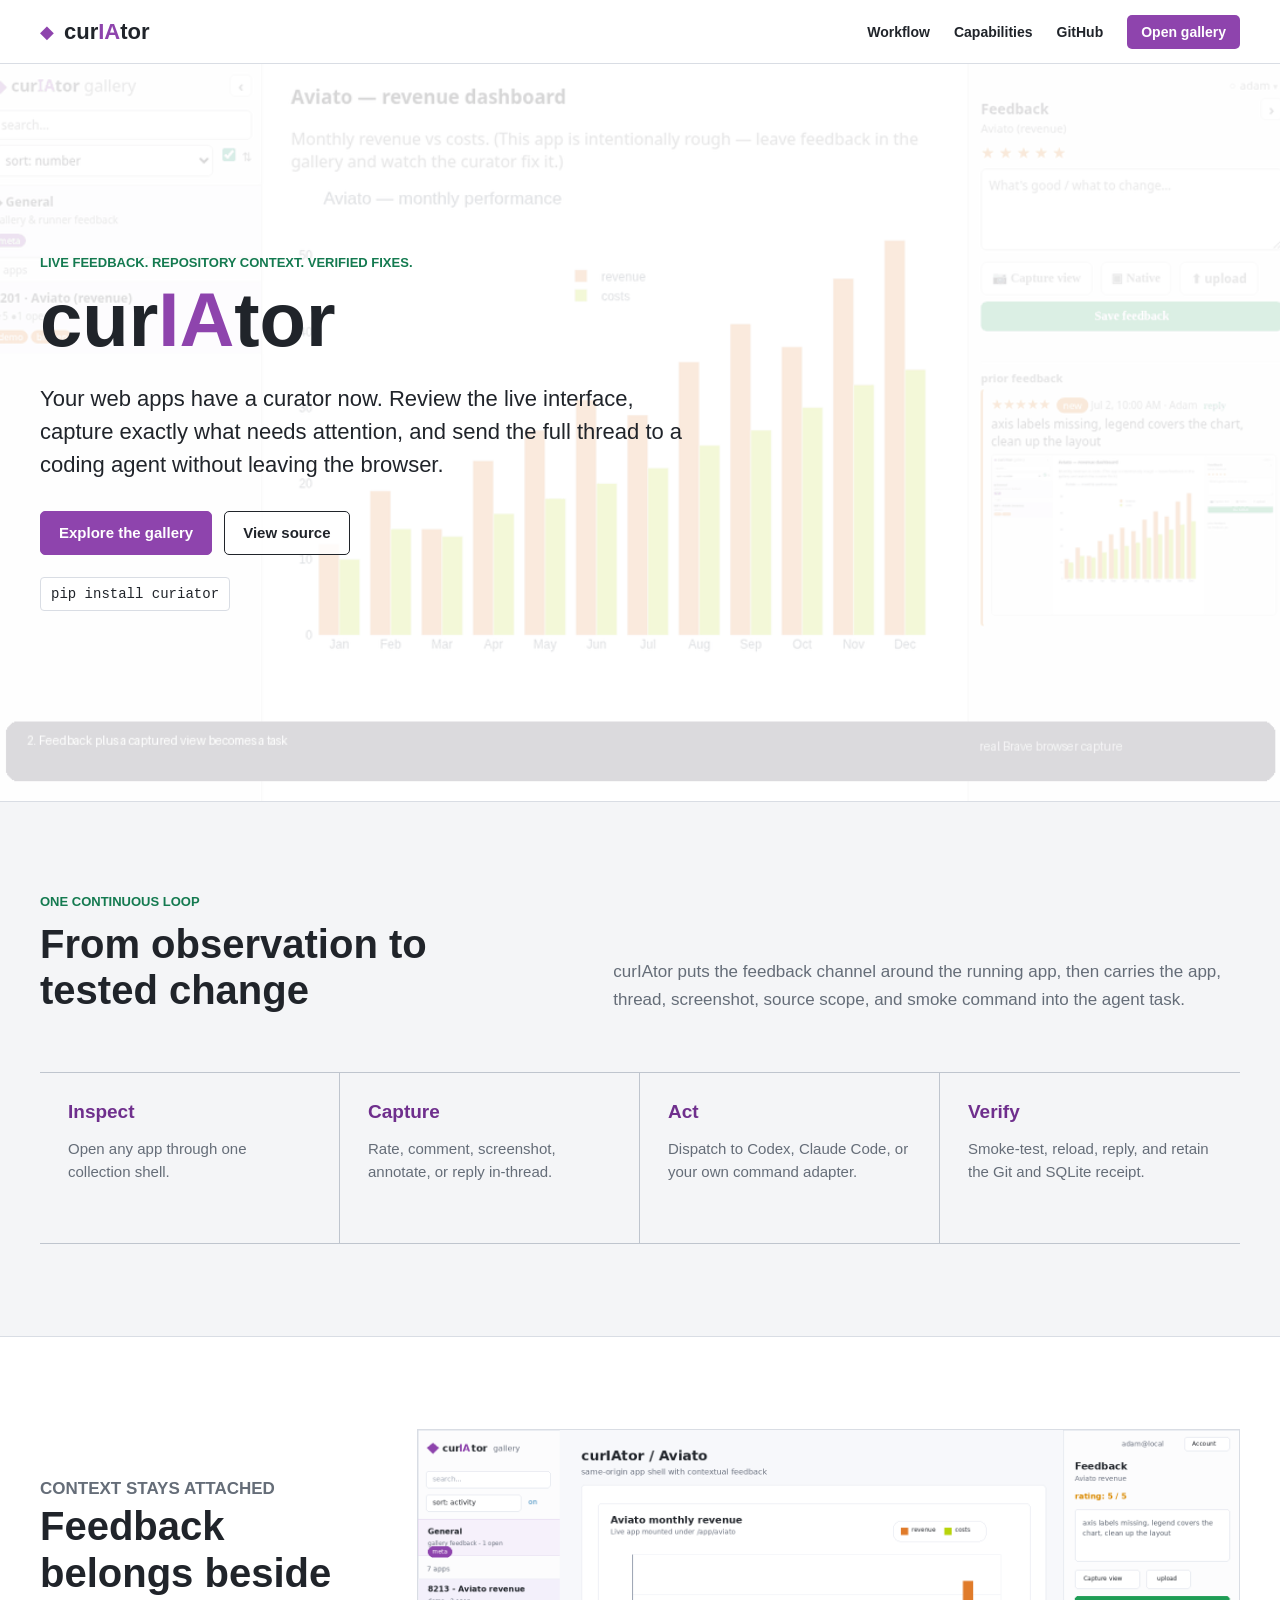
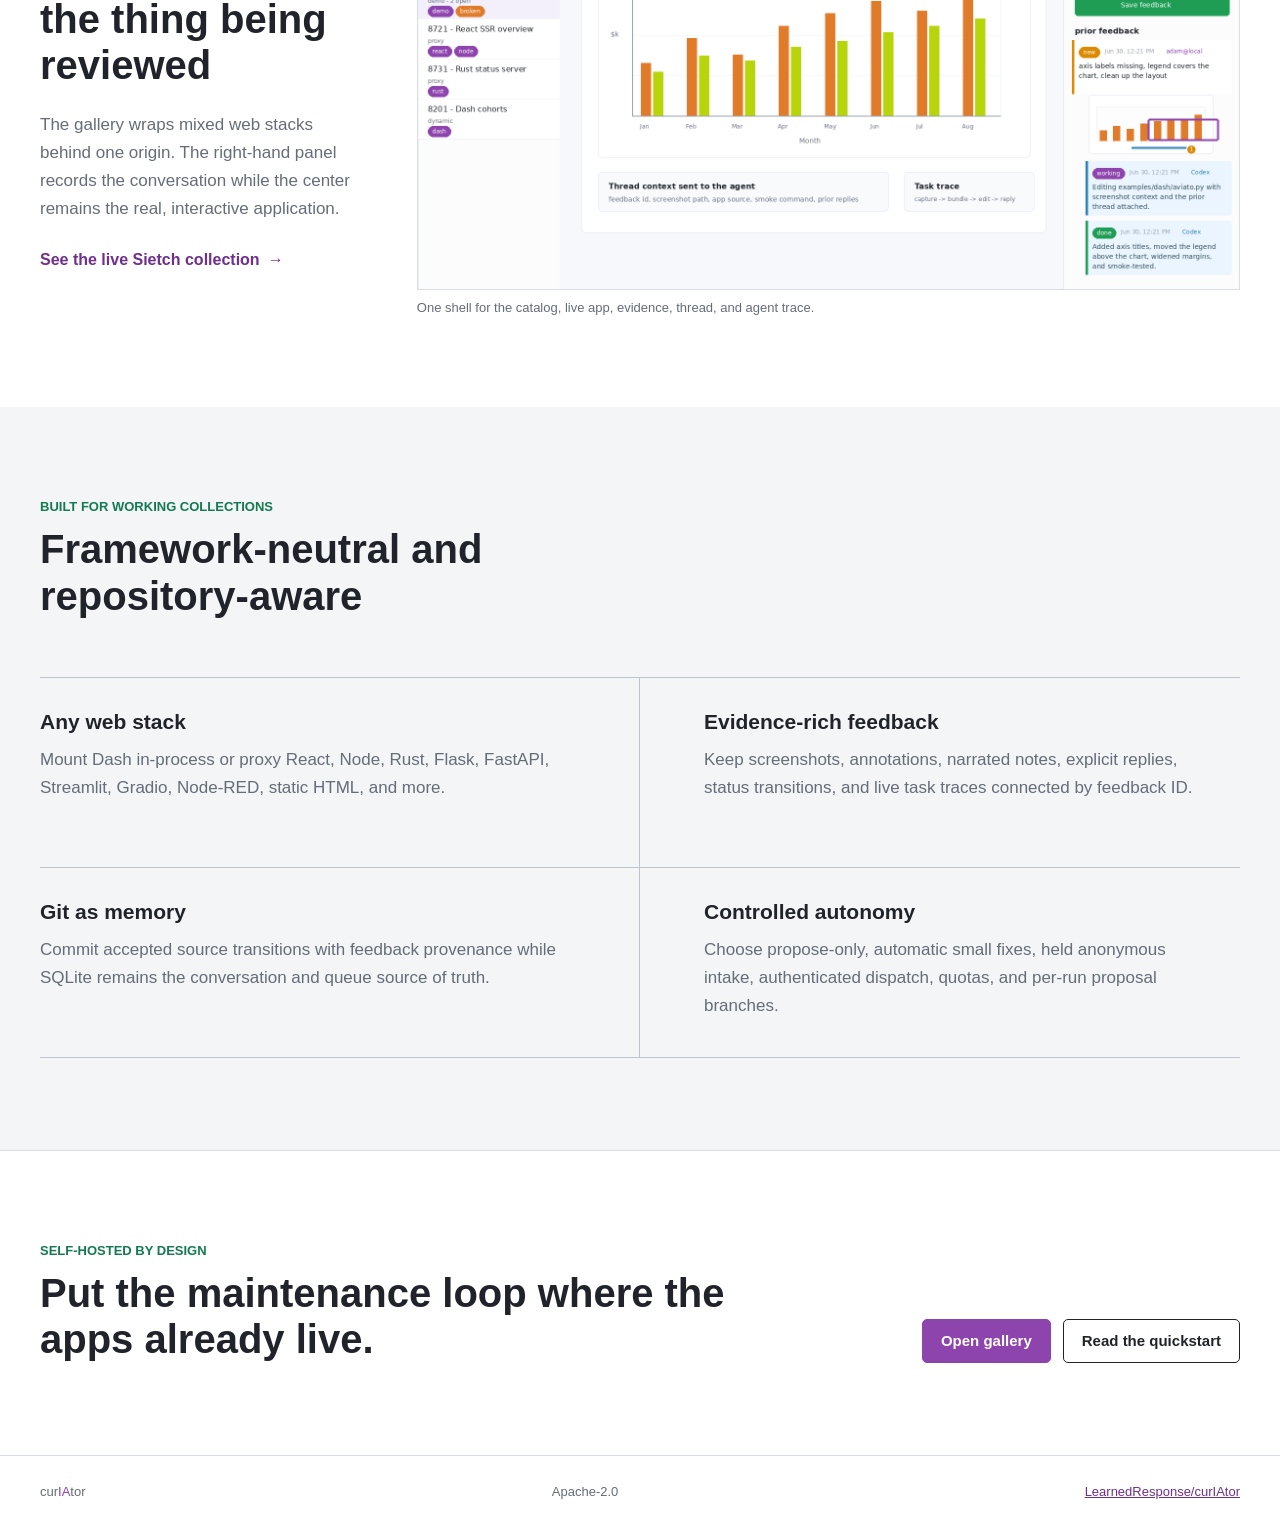
==== index.html @ 1d27d766 "feat: launch curiator.net public site Signed-off-by: Adam Guetz <adamguetz@gmail.com>" ====
<!doctype html>
<html lang="en">
<head>
  <meta charset="utf-8">
  <meta name="viewport" content="width=device-width, initial-scale=1">
  <meta name="description" content="curIAtor connects live web-app feedback to the coding agent that can fix it.">
  <meta name="theme-color" content="#ffffff">
  <title>curIAtor | Your web apps have a curator</title>
  <link rel="icon" href="/site-assets/logo.svg" type="image/svg+xml">
  <link rel="stylesheet" href="/site-assets/styles.css">
</head>
<body>
  <header class="site-header">
    <a class="brand" href="/" aria-label="curIAtor home">
      <span class="brand-mark" aria-hidden="true">◆</span>
      <span>cur<span>IA</span>tor</span>
    </a>
    <nav aria-label="Primary navigation">
      <a href="#workflow">Workflow</a>
      <a href="#capabilities">Capabilities</a>
      <a href="https://github.com/LearnedResponse/curIAtor">GitHub</a>
      <a class="nav-gallery" href="/gallery/">Open gallery</a>
    </nav>
  </header>

  <main>
    <section class="hero" aria-labelledby="hero-title">
      <div class="hero-media" role="img" aria-label="curIAtor gallery showing an app, contextual feedback, and an agent reply"></div>
      <div class="hero-shade" aria-hidden="true"></div>
      <div class="hero-content">
        <p class="eyebrow">Live feedback. Repository context. Verified fixes.</p>
        <h1 id="hero-title">cur<span>IA</span>tor</h1>
        <p class="hero-copy">Your web apps have a curator now. Review the live interface, capture exactly what needs attention, and send the full thread to a coding agent without leaving the browser.</p>
        <div class="hero-actions">
          <a class="button primary" href="/gallery/">Explore the gallery</a>
          <a class="button secondary" href="https://github.com/LearnedResponse/curIAtor">View source</a>
        </div>
        <p class="install"><code>pip install curiator</code></p>
      </div>
    </section>

    <section class="intro band" id="workflow" aria-labelledby="workflow-title">
      <div class="section-inner">
        <div class="section-heading">
          <p class="eyebrow">One continuous loop</p>
          <h2 id="workflow-title">From observation to tested change</h2>
          <p>curIAtor puts the feedback channel around the running app, then carries the app, thread, screenshot, source scope, and smoke command into the agent task.</p>
        </div>
        <ol class="workflow">
          <li><strong>Inspect</strong><span>Open any app through one collection shell.</span></li>
          <li><strong>Capture</strong><span>Rate, comment, screenshot, annotate, or reply in-thread.</span></li>
          <li><strong>Act</strong><span>Dispatch to Codex, Claude Code, or your own command adapter.</span></li>
          <li><strong>Verify</strong><span>Smoke-test, reload, reply, and retain the Git and SQLite receipt.</span></li>
        </ol>
      </div>
    </section>

    <section class="product-proof" aria-labelledby="proof-title">
      <div class="section-inner proof-layout">
        <div class="proof-copy">
          <p class="eyebrow">Context stays attached</p>
          <h2 id="proof-title">Feedback belongs beside the thing being reviewed</h2>
          <p>The gallery wraps mixed web stacks behind one origin. The right-hand panel records the conversation while the center remains the real, interactive application.</p>
          <a class="text-link" href="/gallery/">See the live Sietch collection <span aria-hidden="true">→</span></a>
        </div>
        <figure>
          <img src="/site-assets/shell-feedback-panel.png" alt="curIAtor shell with an app catalog, live chart, feedback composer, annotated screenshot, and agent replies" width="1680" height="940">
          <figcaption>One shell for the catalog, live app, evidence, thread, and agent trace.</figcaption>
        </figure>
      </div>
    </section>

    <section class="capabilities band" id="capabilities" aria-labelledby="capabilities-title">
      <div class="section-inner">
        <div class="section-heading compact">
          <p class="eyebrow">Built for working collections</p>
          <h2 id="capabilities-title">Framework-neutral and repository-aware</h2>
        </div>
        <div class="capability-grid">
          <article>
            <h3>Any web stack</h3>
            <p>Mount Dash in-process or proxy React, Node, Rust, Flask, FastAPI, Streamlit, Gradio, Node-RED, static HTML, and more.</p>
          </article>
          <article>
            <h3>Evidence-rich feedback</h3>
            <p>Keep screenshots, annotations, narrated notes, explicit replies, status transitions, and live task traces connected by feedback ID.</p>
          </article>
          <article>
            <h3>Git as memory</h3>
            <p>Commit accepted source transitions with feedback provenance while SQLite remains the conversation and queue source of truth.</p>
          </article>
          <article>
            <h3>Controlled autonomy</h3>
            <p>Choose propose-only, automatic small fixes, held anonymous intake, authenticated dispatch, quotas, and per-run proposal branches.</p>
          </article>
        </div>
      </div>
    </section>

    <section class="closing" aria-labelledby="closing-title">
      <div class="section-inner closing-inner">
        <div>
          <p class="eyebrow">Self-hosted by design</p>
          <h2 id="closing-title">Put the maintenance loop where the apps already live.</h2>
        </div>
        <div class="closing-actions">
          <a class="button primary" href="/gallery/">Open gallery</a>
          <a class="button secondary" href="https://github.com/LearnedResponse/curIAtor#quickstart">Read the quickstart</a>
        </div>
      </div>
    </section>
  </main>

  <footer>
    <div class="section-inner footer-inner">
      <span>cur<span class="ia">IA</span>tor</span>
      <span>Apache-2.0</span>
      <a href="https://github.com/LearnedResponse/curIAtor">LearnedResponse/curIAtor</a>
    </div>
  </footer>
</body>
</html>
---- site-assets/styles.css ----
:root {
  color-scheme: light;
  --ink: #20242a;
  --muted: #656d78;
  --line: #d9dde4;
  --soft: #f4f5f7;
  --purple: #8e44ad;
  --purple-dark: #6f2f8d;
  --green: #147a50;
  --orange: #c66b16;
  --white: #ffffff;
  font-family: Inter, ui-sans-serif, -apple-system, BlinkMacSystemFont, "Segoe UI", sans-serif;
  font-synthesis: none;
}

* {
  box-sizing: border-box;
}

html {
  scroll-behavior: smooth;
}

body {
  margin: 0;
  color: var(--ink);
  background: var(--white);
  letter-spacing: 0;
}

a {
  color: inherit;
}

.site-header {
  position: sticky;
  top: 0;
  z-index: 20;
  min-height: 64px;
  display: flex;
  align-items: center;
  justify-content: space-between;
  gap: 28px;
  padding: 0 40px;
  background: rgba(255, 255, 255, 0.96);
  border-bottom: 1px solid var(--line);
  backdrop-filter: blur(10px);
}

.brand {
  display: inline-flex;
  align-items: center;
  gap: 10px;
  font-size: 22px;
  font-weight: 800;
  text-decoration: none;
  white-space: nowrap;
}

.brand > span:last-child > span,
.hero h1 span,
.ia {
  color: var(--purple);
}

.brand-mark {
  color: var(--purple);
  font-size: 18px;
  line-height: 1;
}

nav {
  display: flex;
  align-items: center;
  gap: 24px;
  font-size: 14px;
  font-weight: 650;
}

nav a {
  text-decoration: none;
}

nav a:hover,
nav a:focus-visible,
.text-link:hover,
.text-link:focus-visible {
  color: var(--purple-dark);
}

.nav-gallery {
  padding: 9px 14px;
  color: var(--white);
  background: var(--purple);
  border-radius: 5px;
}

.nav-gallery:hover,
.nav-gallery:focus-visible {
  color: var(--white);
  background: var(--purple-dark);
}

.hero {
  position: relative;
  min-height: 620px;
  height: 82svh;
  max-height: 820px;
  display: flex;
  align-items: center;
  overflow: hidden;
  border-bottom: 1px solid var(--line);
}

.hero-media,
.hero-shade {
  position: absolute;
  inset: 0;
}

.hero-media {
  background-image: url("/site-assets/demo.gif");
  background-repeat: no-repeat;
  background-position: center;
  background-size: cover;
}

.hero-shade {
  background: rgba(255, 255, 255, 0.84);
}

.hero-content {
  position: relative;
  z-index: 1;
  width: min(720px, calc(100% - 80px));
  margin-left: max(40px, calc((100% - 1200px) / 2));
}

.eyebrow {
  margin: 0 0 12px;
  color: var(--green);
  font-size: 13px;
  font-weight: 800;
  text-transform: uppercase;
}

.hero h1 {
  margin: 0;
  font-size: 76px;
  line-height: 1;
  letter-spacing: 0;
}

.hero-copy {
  max-width: 660px;
  margin: 24px 0 0;
  font-size: 22px;
  line-height: 1.5;
}

.hero-actions,
.closing-actions {
  display: flex;
  flex-wrap: wrap;
  gap: 12px;
  margin-top: 30px;
}

.button {
  min-height: 44px;
  display: inline-flex;
  align-items: center;
  justify-content: center;
  padding: 10px 18px;
  border: 1px solid var(--ink);
  border-radius: 5px;
  font-size: 15px;
  font-weight: 750;
  text-decoration: none;
}

.button.primary {
  color: var(--white);
  background: var(--purple);
  border-color: var(--purple);
}

.button.primary:hover,
.button.primary:focus-visible {
  background: var(--purple-dark);
  border-color: var(--purple-dark);
}

.button.secondary {
  background: rgba(255, 255, 255, 0.82);
}

.button.secondary:hover,
.button.secondary:focus-visible {
  background: var(--white);
  border-color: var(--purple);
}

.install {
  margin: 22px 0 0;
}

.install code {
  display: inline-block;
  padding: 8px 10px;
  color: var(--ink);
  background: rgba(255, 255, 255, 0.88);
  border: 1px solid var(--line);
  border-radius: 4px;
  font-size: 14px;
}

.band {
  background: var(--soft);
  border-bottom: 1px solid var(--line);
}

.section-inner {
  width: min(1200px, calc(100% - 80px));
  margin: 0 auto;
}

.intro,
.capabilities,
.closing,
.product-proof {
  padding: 92px 0;
}

.section-heading {
  display: grid;
  grid-template-columns: minmax(260px, 0.8fr) minmax(340px, 1fr);
  column-gap: 72px;
  align-items: end;
  margin-bottom: 58px;
}

.section-heading .eyebrow {
  grid-column: 1 / -1;
}

h2 {
  margin: 0;
  font-size: 40px;
  line-height: 1.16;
  letter-spacing: 0;
}

.section-heading > p:last-child,
.proof-copy > p,
.capability-grid p {
  margin: 0;
  color: var(--muted);
  font-size: 17px;
  line-height: 1.65;
}

.workflow {
  display: grid;
  grid-template-columns: repeat(4, minmax(0, 1fr));
  margin: 0;
  padding: 0;
  list-style: none;
  border-top: 1px solid #bfc5ce;
  border-bottom: 1px solid #bfc5ce;
}

.workflow li {
  min-height: 170px;
  display: flex;
  flex-direction: column;
  gap: 14px;
  padding: 28px;
  border-right: 1px solid #bfc5ce;
}

.workflow li:last-child {
  border-right: 0;
}

.workflow strong {
  color: var(--purple-dark);
  font-size: 19px;
}

.workflow span {
  color: var(--muted);
  font-size: 15px;
  line-height: 1.55;
}

.proof-layout {
  display: grid;
  grid-template-columns: minmax(260px, 0.38fr) minmax(520px, 1fr);
  gap: 64px;
  align-items: center;
}

.proof-copy h2 {
  margin-bottom: 22px;
}

.text-link {
  display: inline-flex;
  gap: 8px;
  margin-top: 28px;
  color: var(--purple-dark);
  font-weight: 750;
  text-decoration: none;
}

figure {
  margin: 0;
}

figure img {
  display: block;
  width: 100%;
  height: auto;
  border: 1px solid var(--line);
}

figcaption {
  margin-top: 10px;
  color: var(--muted);
  font-size: 13px;
}

.section-heading.compact {
  display: block;
  max-width: 650px;
}

.capability-grid {
  display: grid;
  grid-template-columns: repeat(2, minmax(0, 1fr));
  border-top: 1px solid #bfc5ce;
}

.capability-grid article {
  min-height: 190px;
  padding: 32px 40px 32px 0;
  border-bottom: 1px solid #bfc5ce;
}

.capability-grid article:nth-child(odd) {
  padding-right: 64px;
  border-right: 1px solid #bfc5ce;
}

.capability-grid article:nth-child(even) {
  padding-left: 64px;
}

.capability-grid h3 {
  margin: 0 0 12px;
  font-size: 21px;
}

.closing {
  border-bottom: 1px solid var(--line);
}

.closing-inner {
  display: flex;
  justify-content: space-between;
  gap: 64px;
  align-items: end;
}

.closing-inner > div:first-child {
  max-width: 720px;
}

.closing-actions {
  flex: 0 0 auto;
  margin-top: 0;
}

footer {
  padding: 28px 0;
  color: var(--muted);
  font-size: 13px;
}

.footer-inner {
  display: flex;
  justify-content: space-between;
  gap: 24px;
}

.footer-inner a {
  color: var(--purple-dark);
}

@media (max-width: 900px) {
  .site-header {
    padding: 0 24px;
  }

  nav a:not(.nav-gallery) {
    display: none;
  }

  .hero {
    min-height: 560px;
    height: 80svh;
  }

  .hero-content,
  .section-inner {
    width: calc(100% - 48px);
    margin-left: 24px;
    margin-right: 24px;
  }

  .hero h1 {
    font-size: 58px;
  }

  .hero-copy {
    font-size: 19px;
  }

  .section-heading,
  .proof-layout {
    grid-template-columns: 1fr;
    gap: 28px;
  }

  .workflow {
    grid-template-columns: repeat(2, minmax(0, 1fr));
  }

  .workflow li:nth-child(2) {
    border-right: 0;
  }

  .workflow li:nth-child(-n+2) {
    border-bottom: 1px solid #bfc5ce;
  }

  .closing-inner {
    display: block;
  }

  .closing-actions {
    margin-top: 28px;
  }
}

@media (max-width: 620px) {
  .site-header {
    min-height: 58px;
    padding: 0 16px;
  }

  .brand {
    font-size: 19px;
  }

  .brand-mark {
    font-size: 15px;
  }

  .nav-gallery {
    padding: 8px 10px;
    font-size: 13px;
  }

  .hero {
    min-height: 540px;
    height: 82svh;
  }

  .hero-content,
  .section-inner {
    width: calc(100% - 32px);
    margin-left: 16px;
    margin-right: 16px;
  }

  .hero h1 {
    font-size: 48px;
  }

  .hero-copy {
    font-size: 17px;
  }

  .hero-actions .button,
  .closing-actions .button {
    width: 100%;
  }

  .intro,
  .capabilities,
  .closing,
  .product-proof {
    padding: 64px 0;
  }

  h2 {
    font-size: 32px;
  }

  .workflow,
  .capability-grid {
    grid-template-columns: 1fr;
  }

  .workflow li,
  .workflow li:nth-child(2) {
    min-height: 0;
    border-right: 0;
    border-bottom: 1px solid #bfc5ce;
  }

  .workflow li:last-child {
    border-bottom: 0;
  }

  .capability-grid article,
  .capability-grid article:nth-child(odd),
  .capability-grid article:nth-child(even) {
    min-height: 0;
    padding: 28px 0;
    border-right: 0;
  }

  .footer-inner {
    flex-direction: column;
  }
}

@media (prefers-reduced-motion: reduce) {
  html {
    scroll-behavior: auto;
  }

  .hero-media {
    background-image: url("/site-assets/shell-feedback-panel.png");
  }
}
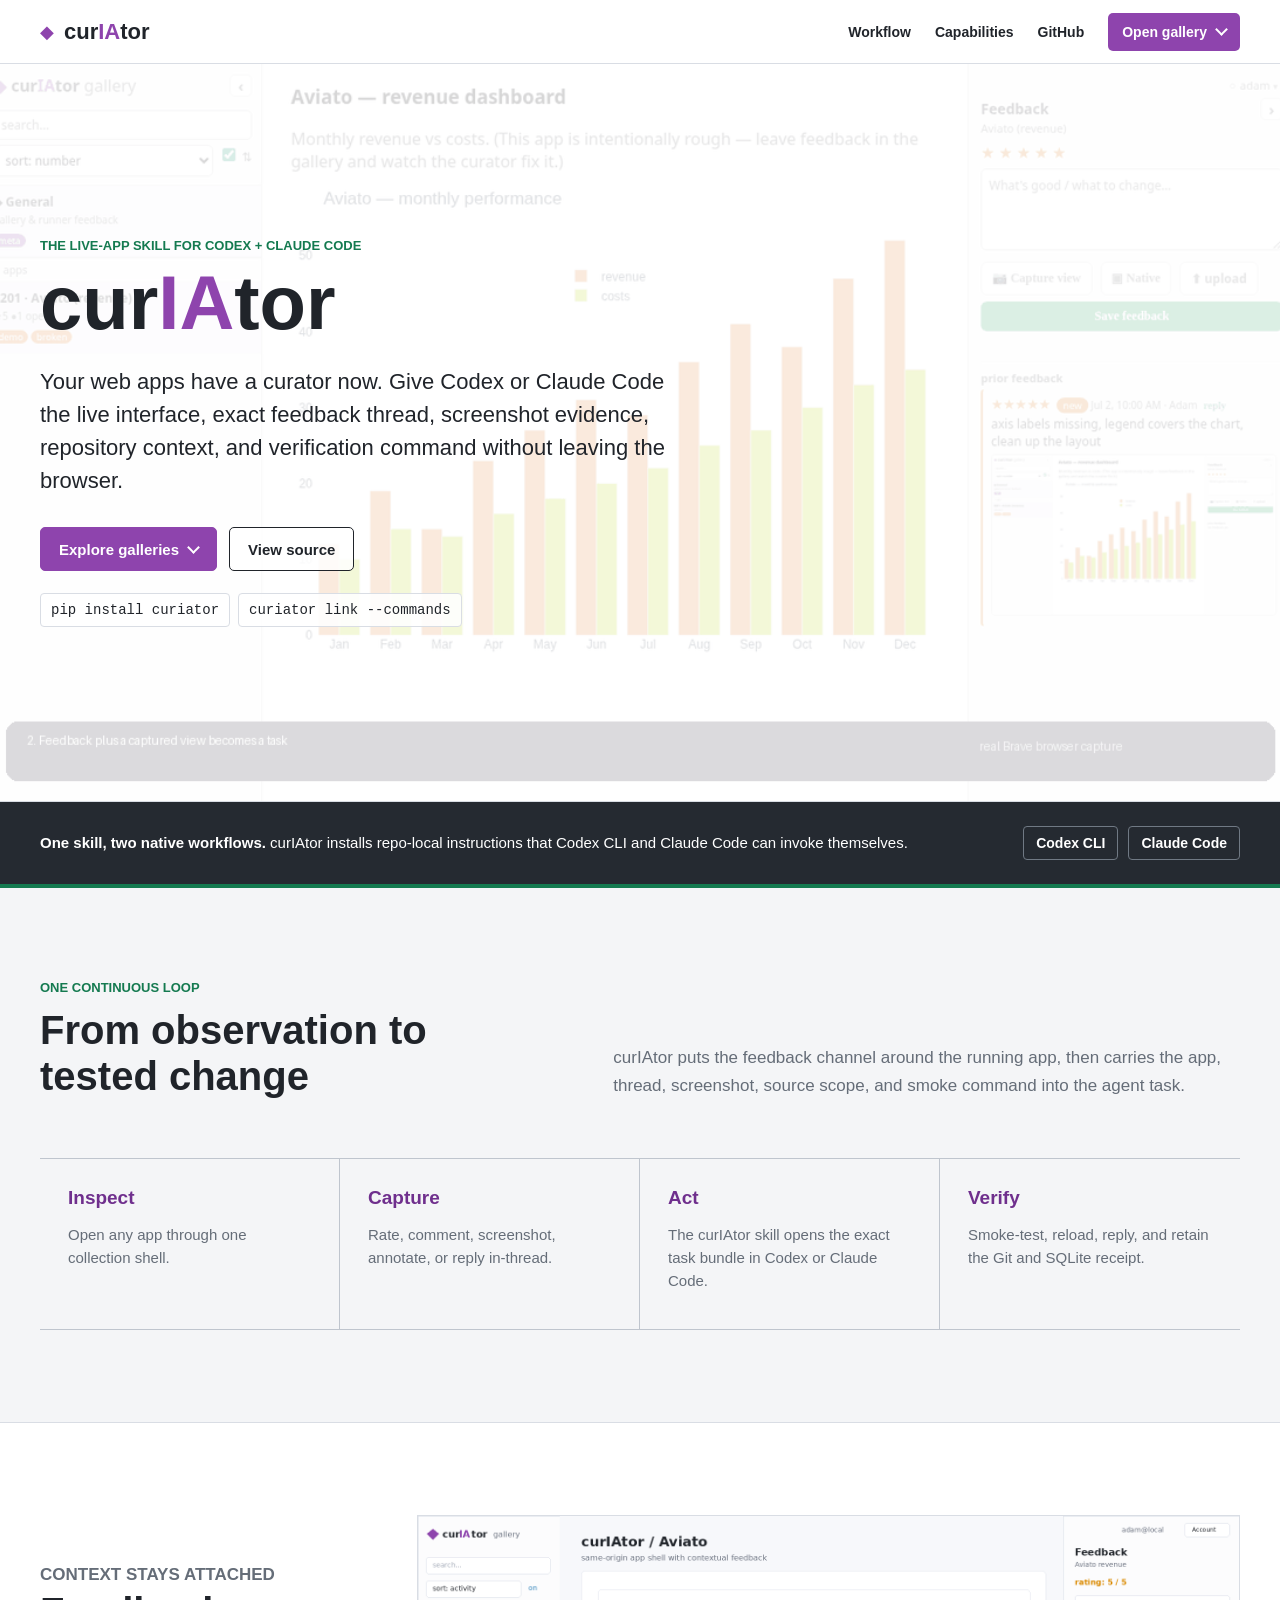
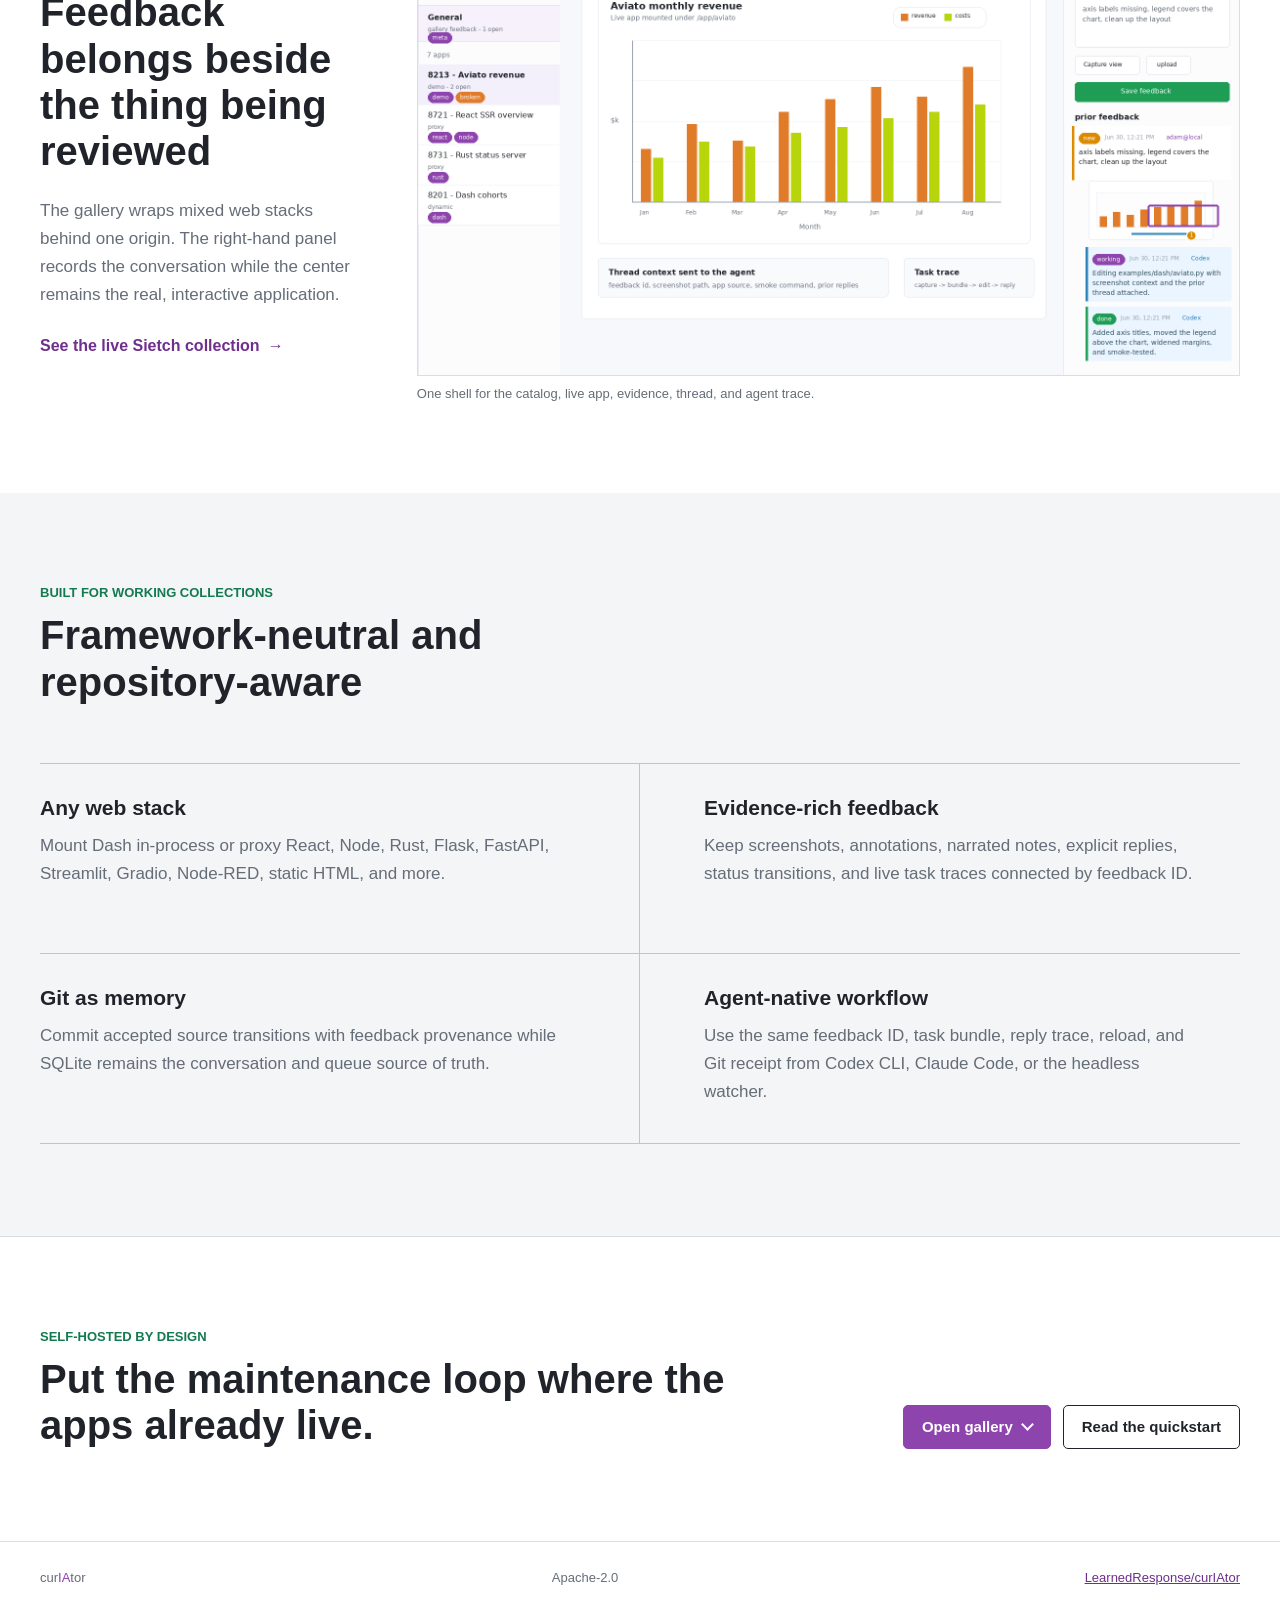
==== commit 4db48fbd: "feat: add public gallery directory" ====
--- a/index.html
+++ b/index.html
@@ -19,7 +19,16 @@
       <a href="#workflow">Workflow</a>
       <a href="#capabilities">Capabilities</a>
       <a href="https://github.com/LearnedResponse/curIAtor">GitHub</a>
-      <a class="nav-gallery" href="/gallery/">Open gallery</a>
+      <details class="gallery-menu gallery-menu-nav">
+        <summary class="nav-gallery">Open gallery</summary>
+        <div class="gallery-options">
+          <a href="/gallery/sietch/"><strong>Sietch</strong><span>Materials and process research</span></a>
+          <a href="/gallery/aviato/"><strong>Aviato</strong><span>Mixed-framework app hosting</span></a>
+          <a href="/gallery/geometry/"><strong>Geometry</strong><span>Interactive mathematical classics</span></a>
+          <a href="/gallery/ot/"><strong>OT</strong><span>Industrial HMI and operations</span></a>
+          <a class="gallery-all" href="/gallery/">View all galleries</a>
+        </div>
+      </details>
     </nav>
   </header>
 
@@ -28,14 +37,36 @@
       <div class="hero-media" role="img" aria-label="curIAtor gallery showing an app, contextual feedback, and an agent reply"></div>
       <div class="hero-shade" aria-hidden="true"></div>
       <div class="hero-content">
-        <p class="eyebrow">Live feedback. Repository context. Verified fixes.</p>
+        <p class="eyebrow">The live-app skill for Codex + Claude Code</p>
         <h1 id="hero-title">cur<span>IA</span>tor</h1>
-        <p class="hero-copy">Your web apps have a curator now. Review the live interface, capture exactly what needs attention, and send the full thread to a coding agent without leaving the browser.</p>
+        <p class="hero-copy">Your web apps have a curator now. Give Codex or Claude Code the live interface, exact feedback thread, screenshot evidence, repository context, and verification command without leaving the browser.</p>
         <div class="hero-actions">
-          <a class="button primary" href="/gallery/">Explore the gallery</a>
+          <details class="gallery-menu gallery-menu-action">
+            <summary class="button primary">Explore galleries</summary>
+            <div class="gallery-options">
+              <a href="/gallery/sietch/"><strong>Sietch</strong><span>Materials and process research</span></a>
+              <a href="/gallery/aviato/"><strong>Aviato</strong><span>Mixed-framework app hosting</span></a>
+              <a href="/gallery/geometry/"><strong>Geometry</strong><span>Interactive mathematical classics</span></a>
+              <a href="/gallery/ot/"><strong>OT</strong><span>Industrial HMI and operations</span></a>
+              <a class="gallery-all" href="/gallery/">View all galleries</a>
+            </div>
+          </details>
           <a class="button secondary" href="https://github.com/LearnedResponse/curIAtor">View source</a>
         </div>
-        <p class="install"><code>pip install curiator</code></p>
+        <div class="install" aria-label="Install and link curIAtor">
+          <code>pip install curiator</code>
+          <code>curiator link --commands</code>
+        </div>
+      </div>
+    </section>
+
+    <section class="agent-band" aria-label="Coding agent integrations">
+      <div class="section-inner agent-band-inner">
+        <p><strong>One skill, two native workflows.</strong> curIAtor installs repo-local instructions that Codex CLI and Claude Code can invoke themselves.</p>
+        <div class="agent-names" aria-label="Supported coding agents">
+          <span>Codex CLI</span>
+          <span>Claude Code</span>
+        </div>
       </div>
     </section>
 
@@ -49,7 +80,7 @@
         <ol class="workflow">
           <li><strong>Inspect</strong><span>Open any app through one collection shell.</span></li>
           <li><strong>Capture</strong><span>Rate, comment, screenshot, annotate, or reply in-thread.</span></li>
-          <li><strong>Act</strong><span>Dispatch to Codex, Claude Code, or your own command adapter.</span></li>
+          <li><strong>Act</strong><span>The curIAtor skill opens the exact task bundle in Codex or Claude Code.</span></li>
           <li><strong>Verify</strong><span>Smoke-test, reload, reply, and retain the Git and SQLite receipt.</span></li>
         </ol>
       </div>
@@ -61,7 +92,7 @@
           <p class="eyebrow">Context stays attached</p>
           <h2 id="proof-title">Feedback belongs beside the thing being reviewed</h2>
           <p>The gallery wraps mixed web stacks behind one origin. The right-hand panel records the conversation while the center remains the real, interactive application.</p>
-          <a class="text-link" href="/gallery/">See the live Sietch collection <span aria-hidden="true">→</span></a>
+          <a class="text-link" href="/gallery/sietch/">See the live Sietch collection <span aria-hidden="true">→</span></a>
         </div>
         <figure>
           <img src="/site-assets/shell-feedback-panel.png" alt="curIAtor shell with an app catalog, live chart, feedback composer, annotated screenshot, and agent replies" width="1680" height="940">
@@ -90,8 +121,8 @@
             <p>Commit accepted source transitions with feedback provenance while SQLite remains the conversation and queue source of truth.</p>
           </article>
           <article>
-            <h3>Controlled autonomy</h3>
-            <p>Choose propose-only, automatic small fixes, held anonymous intake, authenticated dispatch, quotas, and per-run proposal branches.</p>
+            <h3>Agent-native workflow</h3>
+            <p>Use the same feedback ID, task bundle, reply trace, reload, and Git receipt from Codex CLI, Claude Code, or the headless watcher.</p>
           </article>
         </div>
       </div>
@@ -104,7 +135,16 @@
           <h2 id="closing-title">Put the maintenance loop where the apps already live.</h2>
         </div>
         <div class="closing-actions">
-          <a class="button primary" href="/gallery/">Open gallery</a>
+          <details class="gallery-menu gallery-menu-action gallery-menu-end">
+            <summary class="button primary">Open gallery</summary>
+            <div class="gallery-options">
+              <a href="/gallery/sietch/"><strong>Sietch</strong><span>Materials and process research</span></a>
+              <a href="/gallery/aviato/"><strong>Aviato</strong><span>Mixed-framework app hosting</span></a>
+              <a href="/gallery/geometry/"><strong>Geometry</strong><span>Interactive mathematical classics</span></a>
+              <a href="/gallery/ot/"><strong>OT</strong><span>Industrial HMI and operations</span></a>
+              <a class="gallery-all" href="/gallery/">View all galleries</a>
+            </div>
+          </details>
           <a class="button secondary" href="https://github.com/LearnedResponse/curIAtor#quickstart">Read the quickstart</a>
         </div>
       </div>
--- a/site-assets/styles.css
+++ b/site-assets/styles.css
@@ -77,28 +77,119 @@
   font-weight: 650;
 }
 
-nav a {
+nav > a {
   text-decoration: none;
 }
 
-nav a:hover,
-nav a:focus-visible,
+nav > a:hover,
+nav > a:focus-visible,
 .text-link:hover,
 .text-link:focus-visible {
   color: var(--purple-dark);
 }
 
 .nav-gallery {
+  min-height: 38px;
+  display: inline-flex;
+  align-items: center;
   padding: 9px 14px;
   color: var(--white);
   background: var(--purple);
+  border: 0;
   border-radius: 5px;
+  cursor: pointer;
 }
 
 .nav-gallery:hover,
 .nav-gallery:focus-visible {
   color: var(--white);
   background: var(--purple-dark);
+}
+
+.gallery-menu {
+  position: relative;
+  z-index: 5;
+}
+
+.gallery-menu > summary {
+  list-style: none;
+}
+
+.gallery-menu > summary::-webkit-details-marker {
+  display: none;
+}
+
+.gallery-menu > summary::after {
+  width: 7px;
+  height: 7px;
+  margin-left: 10px;
+  border-right: 2px solid currentColor;
+  border-bottom: 2px solid currentColor;
+  content: "";
+  transform: translateY(-2px) rotate(45deg);
+  transition: transform 120ms ease;
+}
+
+.gallery-menu[open] > summary::after {
+  transform: translateY(2px) rotate(225deg);
+}
+
+.gallery-options {
+  position: absolute;
+  top: calc(100% + 9px);
+  left: 0;
+  width: min(320px, calc(100vw - 32px));
+  padding: 6px;
+  color: var(--ink);
+  background: var(--white);
+  border: 1px solid var(--line);
+  border-radius: 6px;
+  box-shadow: 0 14px 36px rgba(32, 36, 42, 0.18);
+}
+
+.gallery-menu-nav .gallery-options,
+.gallery-menu-end .gallery-options {
+  right: 0;
+  left: auto;
+}
+
+.gallery-options a {
+  display: grid;
+  gap: 3px;
+  padding: 10px 11px;
+  border-radius: 4px;
+  text-decoration: none;
+}
+
+.gallery-options a:hover,
+.gallery-options a:focus-visible {
+  color: var(--ink);
+  background: var(--soft);
+  outline: none;
+}
+
+.gallery-options strong {
+  color: var(--purple-dark);
+  font-size: 14px;
+}
+
+.gallery-options span {
+  color: var(--muted);
+  font-size: 12px;
+  font-weight: 500;
+}
+
+.gallery-options .gallery-all {
+  margin-top: 4px;
+  color: var(--green);
+  border-top: 1px solid var(--line);
+  border-radius: 0 0 4px 4px;
+  font-size: 13px;
+  font-weight: 750;
+}
+
+.gallery-menu-action > summary {
+  cursor: pointer;
 }
 
 .hero {
@@ -202,6 +293,9 @@
 }
 
 .install {
+  display: flex;
+  flex-wrap: wrap;
+  gap: 8px;
   margin: 22px 0 0;
 }
 
@@ -215,6 +309,41 @@
   font-size: 14px;
 }
 
+.agent-band {
+  padding: 24px 0;
+  color: var(--white);
+  background: #252a31;
+  border-bottom: 4px solid var(--green);
+}
+
+.agent-band-inner {
+  display: flex;
+  align-items: center;
+  justify-content: space-between;
+  gap: 36px;
+}
+
+.agent-band p {
+  margin: 0;
+  font-size: 15px;
+  line-height: 1.55;
+}
+
+.agent-names {
+  flex: 0 0 auto;
+  display: flex;
+  align-items: center;
+  gap: 10px;
+}
+
+.agent-names span {
+  padding: 8px 12px;
+  border: 1px solid #707984;
+  border-radius: 4px;
+  font-size: 14px;
+  font-weight: 750;
+}
+
 .band {
   background: var(--soft);
   border-bottom: 1px solid var(--line);
@@ -382,6 +511,68 @@
   margin-top: 0;
 }
 
+.gallery-directory {
+  min-height: calc(100svh - 122px);
+  padding: 72px 0 100px;
+}
+
+.gallery-directory-header {
+  max-width: 780px;
+  margin-bottom: 56px;
+}
+
+.gallery-directory-header h1 {
+  margin: 0;
+  font-size: 48px;
+  line-height: 1.12;
+  letter-spacing: 0;
+}
+
+.gallery-directory-header > p:last-child {
+  margin: 18px 0 0;
+  color: var(--muted);
+  font-size: 18px;
+  line-height: 1.6;
+}
+
+.gallery-list {
+  margin: 0;
+  border-top: 1px solid #bfc5ce;
+}
+
+.gallery-list a {
+  display: grid;
+  grid-template-columns: minmax(160px, 0.42fr) minmax(280px, 1fr) auto;
+  gap: 32px;
+  align-items: center;
+  min-height: 112px;
+  padding: 24px 12px;
+  border-bottom: 1px solid #bfc5ce;
+  text-decoration: none;
+}
+
+.gallery-list a:hover,
+.gallery-list a:focus-visible {
+  background: var(--soft);
+  outline: none;
+}
+
+.gallery-list strong {
+  color: var(--purple-dark);
+  font-size: 22px;
+}
+
+.gallery-list span {
+  color: var(--muted);
+  font-size: 15px;
+  line-height: 1.5;
+}
+
+.gallery-list b {
+  color: var(--green);
+  font-size: 13px;
+}
+
 footer {
   padding: 28px 0;
   color: var(--muted);
@@ -403,7 +594,7 @@
     padding: 0 24px;
   }
 
-  nav a:not(.nav-gallery) {
+  nav > a:not(.nav-gallery) {
     display: none;
   }
 
@@ -449,8 +640,23 @@
     display: block;
   }
 
+  .agent-band-inner {
+    align-items: flex-start;
+    flex-direction: column;
+    gap: 16px;
+  }
+
   .closing-actions {
     margin-top: 28px;
+  }
+
+  .gallery-directory {
+    padding-top: 56px;
+  }
+
+  .gallery-list a {
+    grid-template-columns: minmax(130px, 0.4fr) 1fr auto;
+    gap: 20px;
   }
 }
 
@@ -496,6 +702,36 @@
   .hero-actions .button,
   .closing-actions .button {
     width: 100%;
+  }
+
+  .hero-actions .gallery-menu,
+  .closing-actions .gallery-menu {
+    width: 100%;
+  }
+
+  .gallery-menu-action .gallery-options,
+  .gallery-menu-end .gallery-options {
+    right: auto;
+    left: 0;
+  }
+
+  .install {
+    align-items: flex-start;
+    flex-direction: column;
+  }
+
+  .install code {
+    max-width: 100%;
+    overflow-wrap: anywhere;
+  }
+
+  .agent-names {
+    width: 100%;
+  }
+
+  .agent-names span {
+    flex: 1 1 0;
+    text-align: center;
   }
 
   .intro,
@@ -536,6 +772,21 @@
   .footer-inner {
     flex-direction: column;
   }
+
+  .gallery-directory-header h1 {
+    font-size: 38px;
+  }
+
+  .gallery-list a {
+    grid-template-columns: 1fr auto;
+    min-height: 0;
+    gap: 8px 18px;
+  }
+
+  .gallery-list span {
+    grid-column: 1 / -1;
+    grid-row: 2;
+  }
 }
 
 @media (prefers-reduced-motion: reduce) {
